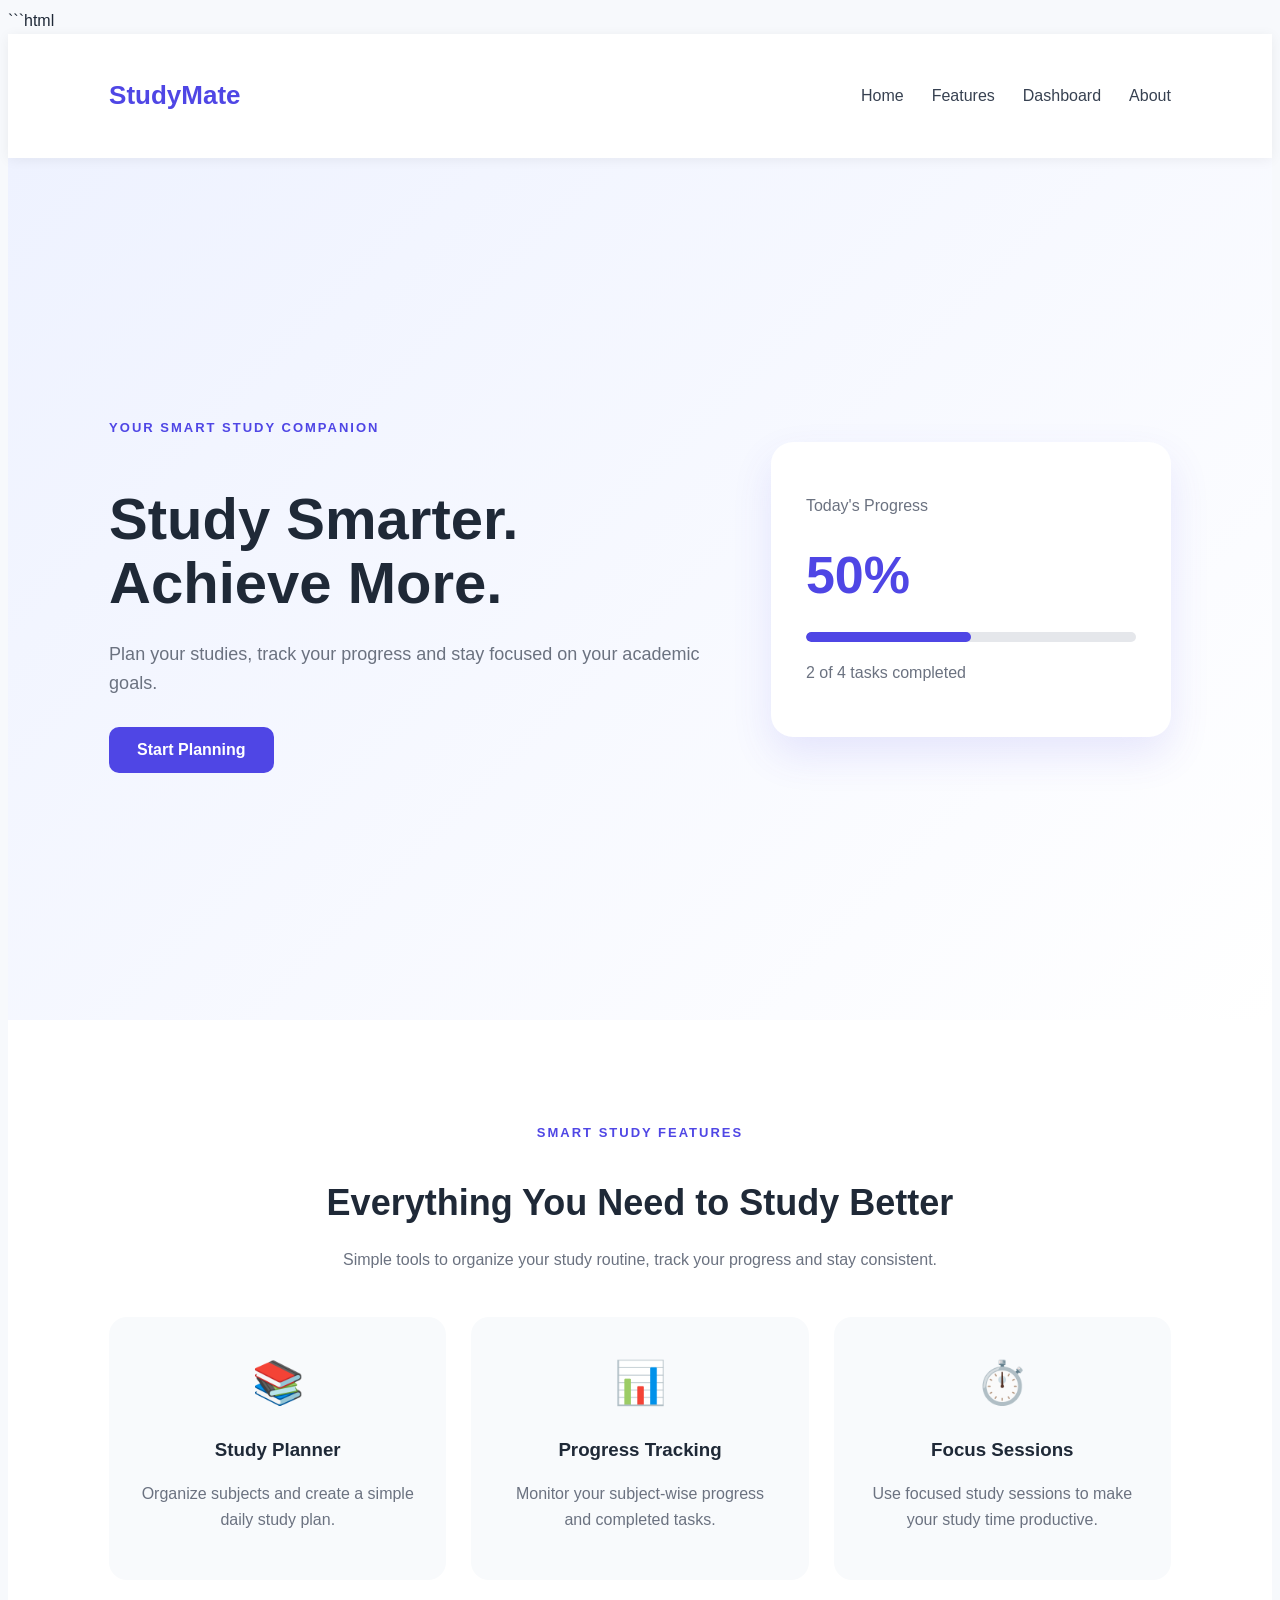
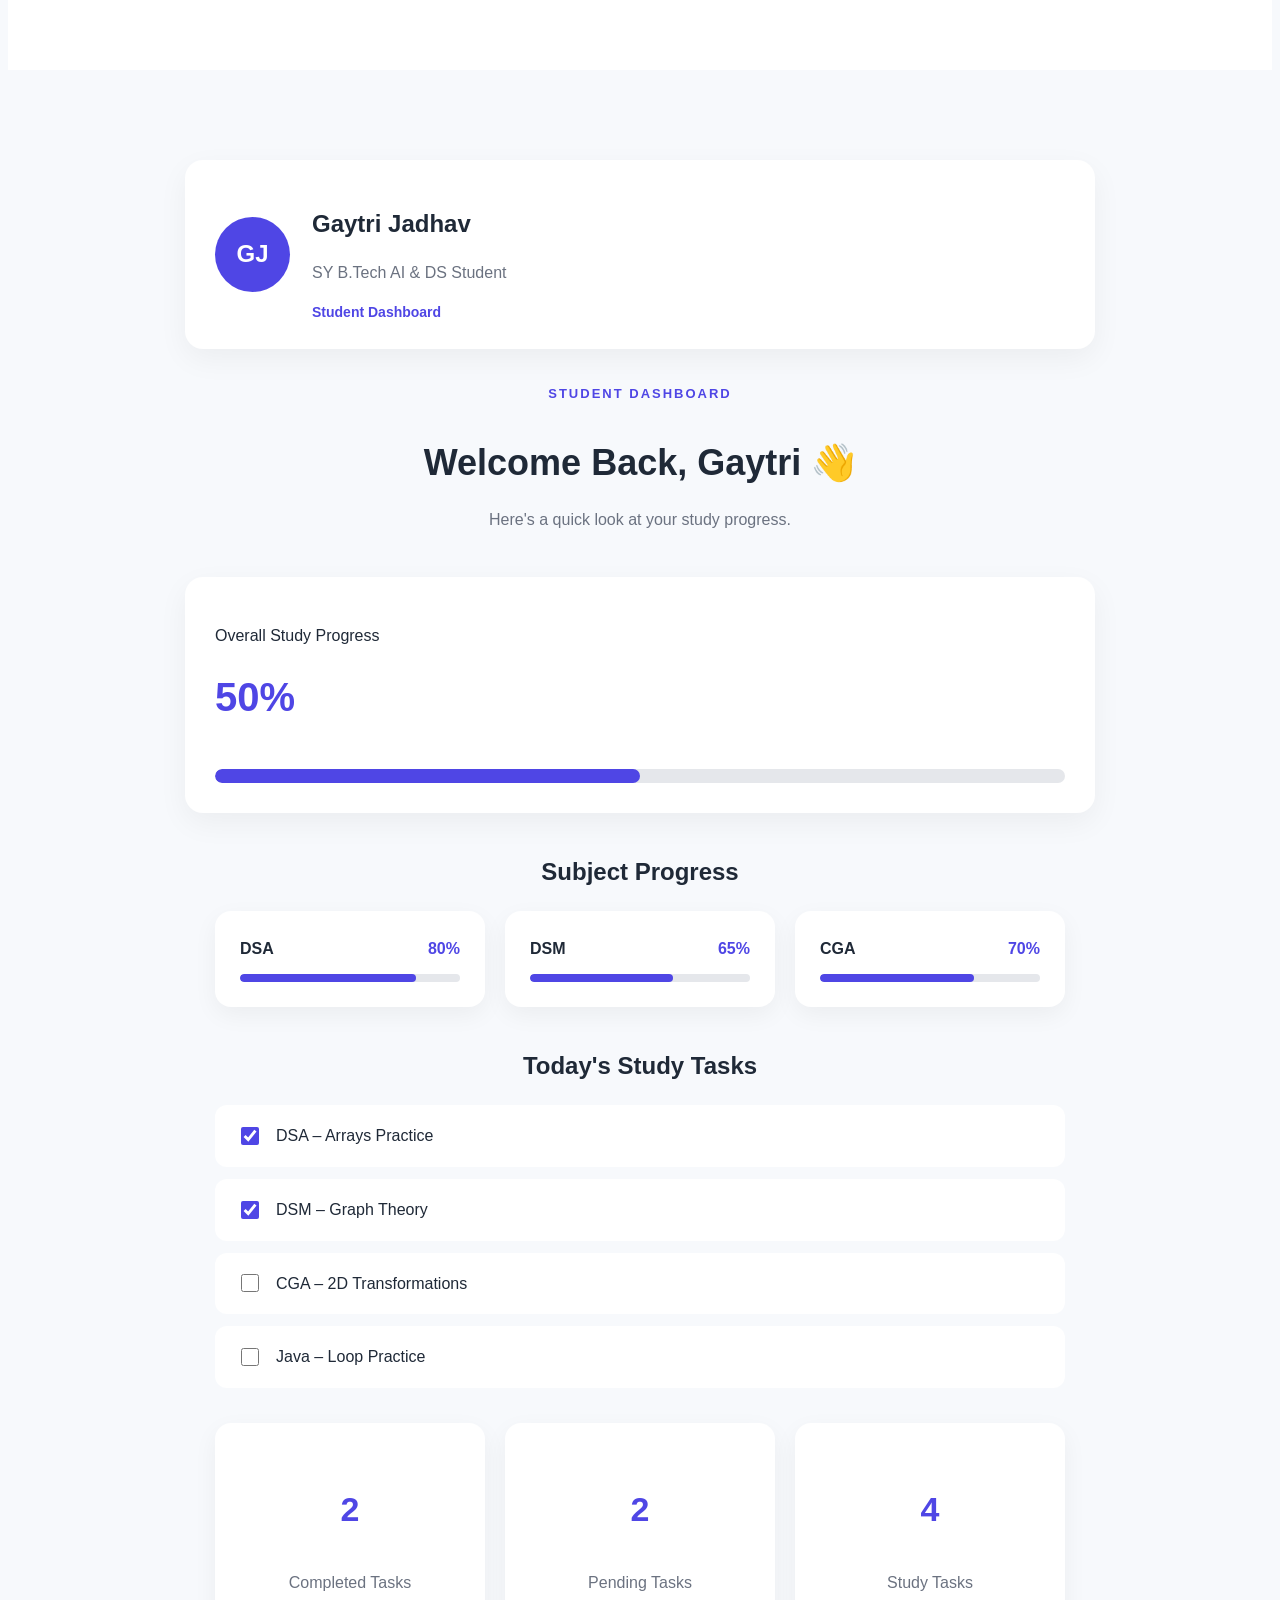
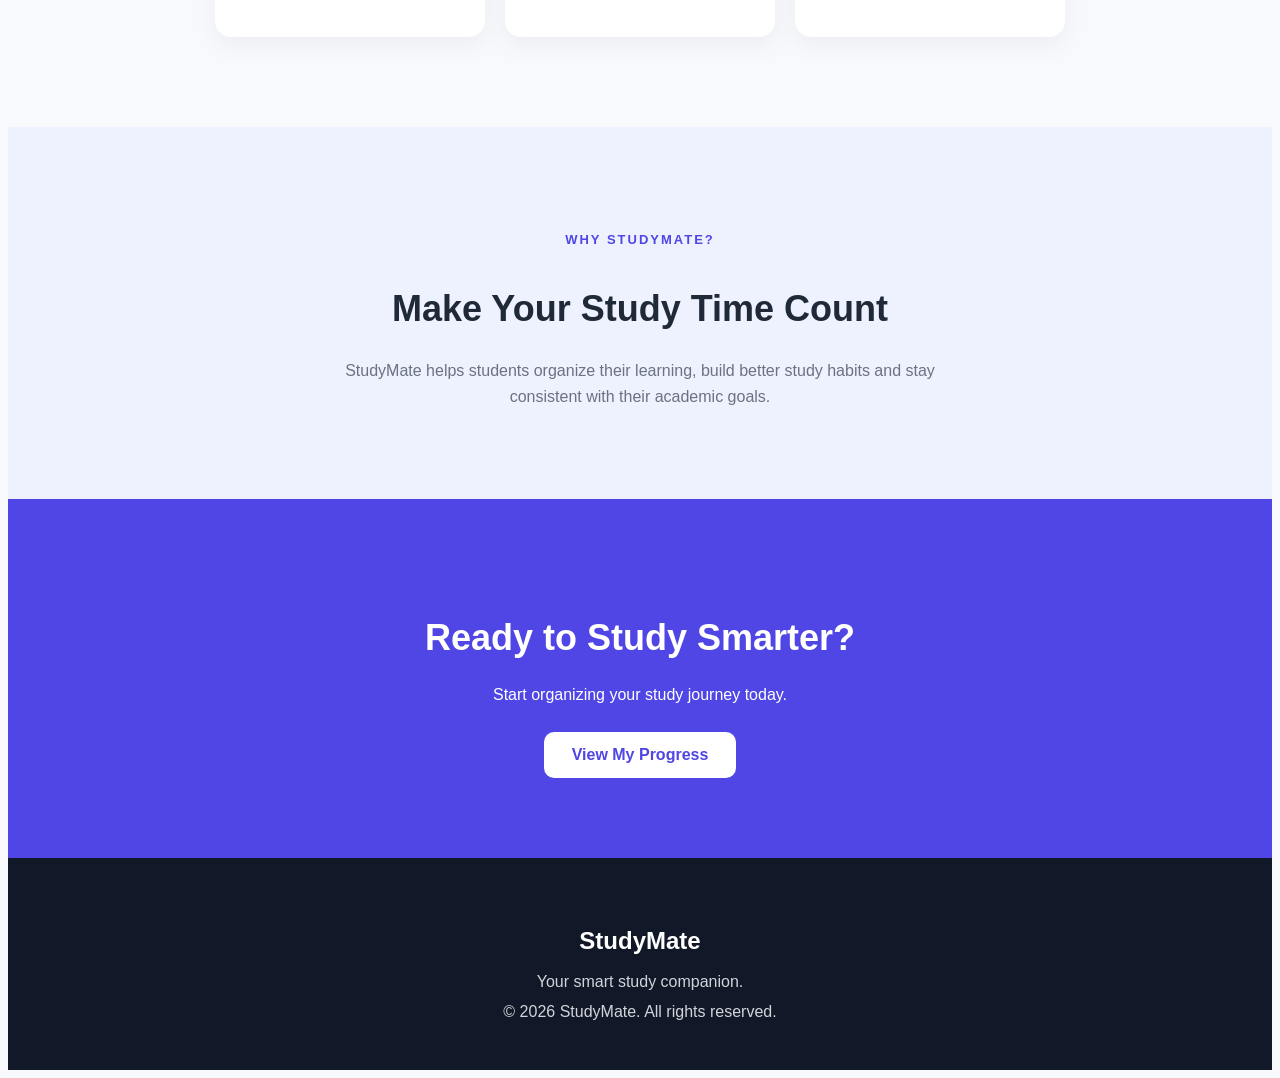
==== index.html @ 9c7e3248 "Add StudyMate Landing Page" ====
```html
<!DOCTYPE html>
<html lang="en">

<head>
    <meta charset="UTF-8">
    <meta name="viewport" content="width=device-width, initial-scale=1.0">

    <title>StudyMate | Study Smarter</title>

    <link rel="stylesheet" href="style.css">
</head>

<body>

    <!-- ================= NAVBAR ================= -->

    <nav>

        <h2 class="logo">StudyMate</h2>

        <div class="nav-links">
            <a href="#home">Home</a>
            <a href="#features">Features</a>
            <a href="#dashboard">Dashboard</a>
            <a href="#about">About</a>
        </div>

    </nav>


    <!-- ================= HERO ================= -->

    <section id="home" class="hero">

        <div class="hero-content">

            <p class="tagline">YOUR SMART STUDY COMPANION</p>

            <h1>
                Study Smarter.<br>
                Achieve More.
            </h1>

            <p class="hero-text">
                Plan your studies, track your progress
                and stay focused on your academic goals.
            </p>

            <button id="startBtn">
                Start Planning
            </button>

        </div>


        <!-- Progress Preview -->

        <div class="study-card">

            <p class="card-label">Today's Progress</p>

            <h2>50%</h2>

            <div class="progress-bar">
                <div class="progress" style="width: 50%;"></div>
            </div>

            <p class="card-text">
                2 of 4 tasks completed
            </p>

        </div>

    </section>


    <!-- ================= FEATURES ================= -->

    <section id="features" class="features">

        <p class="tagline">SMART STUDY FEATURES</p>

        <h2>Everything You Need to Study Better</h2>

        <p class="section-text">
            Simple tools to organize your study routine,
            track your progress and stay consistent.
        </p>


        <div class="feature-container">

            <div class="feature-card">

                <div class="icon">📚</div>

                <h3>Study Planner</h3>

                <p>
                    Organize subjects and create
                    a simple daily study plan.
                </p>

            </div>


            <div class="feature-card">

                <div class="icon">📊</div>

                <h3>Progress Tracking</h3>

                <p>
                    Monitor your subject-wise progress
                    and completed tasks.
                </p>

            </div>


            <div class="feature-card">

                <div class="icon">⏱️</div>

                <h3>Focus Sessions</h3>

                <p>
                    Use focused study sessions
                    to make your study time productive.
                </p>

            </div>

        </div>

    </section>


    <!-- ================= STUDENT DASHBOARD ================= -->

    <section id="dashboard" class="dashboard">


        <!-- Student Profile -->

        <div class="profile-card">

            <div class="profile-photo">
                GJ
            </div>

            <div class="profile-info">

                <h2>Gaytri Jadhav</h2>

                <p>
                    SY B.Tech AI & DS Student
                </p>

                <span>
                    Student Dashboard
                </span>

            </div>

        </div>


        <p class="tagline">
            STUDENT DASHBOARD
        </p>

        <h2>
            Welcome Back, Gaytri 👋
        </h2>

        <p class="section-text">
            Here's a quick look at your study progress.
        </p>


        <!-- Overall Progress -->

        <div class="overall-card">

            <div>

                <p>Overall Study Progress</p>

                <h3>50%</h3>

            </div>


            <div class="large-progress-bar">

                <div class="large-progress"></div>

            </div>

        </div>


        <!-- Subject Progress -->

        <h3 class="dashboard-title">
            Subject Progress
        </h3>


        <div class="subjects">


            <div class="subject-card">

                <div class="subject-top">
                    <span>DSA</span>
                    <span>80%</span>
                </div>

                <div class="subject-bar">
                    <div class="subject-progress dsa"></div>
                </div>

            </div>


            <div class="subject-card">

                <div class="subject-top">
                    <span>DSM</span>
                    <span>65%</span>
                </div>

                <div class="subject-bar">
                    <div class="subject-progress dsm"></div>
                </div>

            </div>


            <div class="subject-card">

                <div class="subject-top">
                    <span>CGA</span>
                    <span>70%</span>
                </div>

                <div class="subject-bar">
                    <div class="subject-progress cga"></div>
                </div>

            </div>

        </div>


        <!-- Today's Tasks -->

        <h3 class="dashboard-title">
            Today's Study Tasks
        </h3>


        <div class="tasks">


            <label class="task">

                <input type="checkbox" checked>

                <span>
                    DSA – Arrays Practice
                </span>

            </label>


            <label class="task">

                <input type="checkbox" checked>

                <span>
                    DSM – Graph Theory
                </span>

            </label>


            <label class="task">

                <input type="checkbox">

                <span>
                    CGA – 2D Transformations
                </span>

            </label>


            <label class="task">

                <input type="checkbox">

                <span>
                    Java – Loop Practice
                </span>

            </label>


        </div>


        <!-- Statistics -->

        <div class="stats">


            <div class="stat-card">

                <h3>2</h3>

                <p>
                    Completed Tasks
                </p>

            </div>


            <div class="stat-card">

                <h3>2</h3>

                <p>
                    Pending Tasks
                </p>

            </div>


            <div class="stat-card">

                <h3>4</h3>

                <p>
                    Study Tasks
                </p>

            </div>


        </div>

    </section>


    <!-- ================= ABOUT ================= -->

    <section id="about" class="about">

        <p class="tagline">
            WHY STUDYMATE?
        </p>

        <h2>
            Make Your Study Time Count
        </h2>

        <p>
            StudyMate helps students organize their learning,
            build better study habits and stay consistent
            with their academic goals.
        </p>

    </section>


    <!-- ================= CTA ================= -->

    <section class="cta">

        <h2>
            Ready to Study Smarter?
        </h2>

        <p>
            Start organizing your study journey today.
        </p>

        <button id="ctaBtn">
            View My Progress
        </button>

    </section>


    <!-- ================= FOOTER ================= -->

    <footer>

        <h3>
            StudyMate
        </h3>

        <p>
            Your smart study companion.
        </p>

        <p>
            © 2026 StudyMate. All rights reserved.
        </p>

    </footer>


    <script src="script.js"></script>

</body>

</html>
---- style.css ----
```css
* {
    margin: 0;
    padding: 0;
    box-sizing: border-box;
}

html {
    scroll-behavior: smooth;
}

body {
    font-family: Arial, sans-serif;
    background: #f7f9fc;
    color: #1f2937;
    line-height: 1.6;
}


/* ================= NAVBAR ================= */

nav {
    display: flex;
    justify-content: space-between;
    align-items: center;
    padding: 20px 8%;
    background: white;
    position: sticky;
    top: 0;
    z-index: 1000;
    box-shadow: 0 2px 12px rgba(0, 0, 0, 0.06);
}

.logo {
    font-size: 26px;
    color: #4f46e5;
}

.nav-links {
    display: flex;
    gap: 28px;
}

.nav-links a {
    text-decoration: none;
    color: #374151;
    font-weight: 500;
    transition: 0.3s;
}

.nav-links a:hover {
    color: #4f46e5;
}


/* ================= HERO ================= */

.hero {
    min-height: 78vh;
    display: flex;
    justify-content: space-between;
    align-items: center;
    gap: 60px;
    padding: 80px 8%;
    background: linear-gradient(135deg, #eef2ff, #ffffff);
}

.hero-content {
    max-width: 600px;
}

.tagline {
    color: #4f46e5;
    font-size: 13px;
    font-weight: bold;
    letter-spacing: 2px;
    margin-bottom: 18px;
}

.hero h1 {
    font-size: 58px;
    line-height: 1.1;
    margin-bottom: 25px;
}

.hero-text {
    font-size: 18px;
    color: #6b7280;
    margin-bottom: 30px;
}


/* ================= BUTTON ================= */

button {
    padding: 14px 28px;
    border: none;
    border-radius: 10px;
    background: #4f46e5;
    color: white;
    font-size: 16px;
    font-weight: bold;
    cursor: pointer;
    transition: 0.3s;
}

button:hover {
    background: #3730a3;
    transform: translateY(-2px);
}


/* ================= PROGRESS CARD ================= */

.study-card {
    width: 330px;
    padding: 35px;
    background: white;
    border-radius: 22px;
    box-shadow: 0 18px 40px rgba(79, 70, 229, 0.12);
}

.card-label {
    color: #6b7280;
    font-weight: 500;
}

.study-card h2 {
    font-size: 52px;
    color: #4f46e5;
    margin: 15px 0;
}

.progress-bar {
    width: 100%;
    height: 10px;
    background: #e5e7eb;
    border-radius: 10px;
    overflow: hidden;
}

.progress {
    height: 100%;
    background: #4f46e5;
    border-radius: 10px;
}

.card-text {
    margin-top: 18px;
    color: #6b7280;
}


/* ================= FEATURES ================= */

.features {
    padding: 90px 8%;
    text-align: center;
    background: white;
}

.features h2,
.dashboard h2,
.about h2,
.cta h2 {
    font-size: 36px;
    margin-bottom: 15px;
}

.section-text {
    max-width: 620px;
    margin: 0 auto 45px;
    color: #6b7280;
}

.feature-container {
    display: flex;
    justify-content: center;
    gap: 25px;
}

.feature-card {
    width: 280px;
    padding: 32px;
    background: #f8fafc;
    border-radius: 18px;
    transition: 0.3s;
}

.feature-card:hover {
    transform: translateY(-7px);
    box-shadow: 0 15px 30px rgba(0, 0, 0, 0.08);
}

.icon {
    font-size: 42px;
    margin-bottom: 15px;
}

.feature-card h3 {
    margin-bottom: 10px;
}

.feature-card p {
    color: #6b7280;
}


/* ================= STUDENT PROFILE ================= */

.profile-card {
    max-width: 850px;
    margin: 0 auto 35px;
    padding: 25px 30px;
    background: white;
    border-radius: 18px;
    display: flex;
    align-items: center;
    gap: 22px;
    text-align: left;
    box-shadow: 0 10px 30px rgba(0, 0, 0, 0.05);
}

.profile-photo {
    width: 75px;
    height: 75px;
    border-radius: 50%;
    background: #eef2ff;
    display: flex;
    align-items: center;
    justify-content: center;
    font-size: 38px;
}

.profile-info h2 {
    margin-bottom: 3px;
    font-size: 24px;
}

.profile-info p {
    color: #6b7280;
}

.profile-info span {
    color: #4f46e5;
    font-size: 14px;
    font-weight: bold;
}


/* ================= DASHBOARD ================= */

.dashboard {
    padding: 90px 8%;
    background: #f7f9fc;
    text-align: center;
}/* ================= DASHBOARD ================= */

.dashboard {
    padding: 90px 8%;
    background: #f7f9fc;
    text-align: center;
}

.overall-card {
    max-width: 850px;
    margin: 35px auto;
    padding: 30px;
    background: white;
    border-radius: 18px;
    text-align: left;
    box-shadow: 0 10px 30px rgba(0, 0, 0, 0.05);
}

.overall-card h3 {
    font-size: 40px;
    color: #4f46e5;
    margin-top: 5px;
}

.large-progress-bar {
    width: 100%;
    height: 14px;
    margin-top: 18px;
    background: #e5e7eb;
    border-radius: 20px;
    overflow: hidden;
}

.large-progress {
    width: 72%;
    height: 100%;
    background: #4f46e5;
    border-radius: 20px;
}


/* ================= SUBJECTS ================= */

.dashboard-title {
    margin: 40px 0 20px;
    font-size: 24px;
}

.subjects {
    max-width: 850px;
    margin: auto;
    display: grid;
    grid-template-columns: repeat(3, 1fr);
    gap: 20px;
}

.subject-card {
    padding: 25px;
    background: white;
    border-radius: 16px;
    text-align: left;
    box-shadow: 0 8px 25px rgba(0, 0, 0, 0.05);
}

.subject-top {
    display: flex;
    justify-content: space-between;
    font-weight: bold;
    margin-bottom: 12px;
}

.subject-top span:last-child {
    color: #4f46e5;
}

.subject-bar {
    height: 8px;
    background: #e5e7eb;
    border-radius: 10px;
    overflow: hidden;
}

.subject-progress {
    height: 100%;
    background: #4f46e5;
    border-radius: 10px;
}

.dsa {
    width: 80%;
}

.dsm {
    width: 65%;
}

.cga {
    width: 70%;
}


/* ================= TASKS ================= */

.tasks {
    max-width: 850px;
    margin: auto;
    display: grid;
    gap: 12px;
}

.task {
    display: flex;
    align-items: center;
    gap: 14px;
    padding: 18px 22px;
    background: white;
    border-radius: 12px;
    text-align: left;
    cursor: pointer;
    transition: 0.2s;
}

.task:hover {
    transform: translateX(4px);
}

.task input {
    width: 18px;
    height: 18px;
    accent-color: #4f46e5;
}


/* ================= STATISTICS ================= */

.stats {
    max-width: 850px;
    margin: 35px auto 0;
    display: grid;
    grid-template-columns: repeat(3, 1fr);
    gap: 20px;
}

.stat-card {
    padding: 25px;
    background: white;
    border-radius: 16px;
    box-shadow: 0 8px 25px rgba(0, 0, 0, 0.05);
}

.stat-card h3 {
    font-size: 34px;
    color: #4f46e5;
}

.stat-card p {
    color: #6b7280;
}


/* ================= ABOUT ================= */

.about {
    padding: 90px 8%;
    text-align: center;
    background: #eef2ff;
}

.about > p:last-child {
    max-width: 650px;
    margin: 20px auto 0;
    color: #6b7280;
}


/* ================= CTA ================= */

.cta {
    padding: 80px 20px;
    text-align: center;
    background: #4f46e5;
    color: white;
}

.cta p {
    margin: 10px 0 25px;
}

.cta button {
    background: white;
    color: #4f46e5;
}

.cta button:hover {
    background: #f3f4f6;
}


/* ================= FOOTER ================= */

footer {
    padding: 40px 20px;
    text-align: center;
    background: #111827;
    color: white;
}

footer h3 {
    font-size: 24px;
    margin-bottom: 8px;
}

footer p {
    color: #d1d5db;
    margin: 5px 0;
}


/* ================= MOBILE ================= */

@media (max-width: 768px) {

    nav {
        flex-direction: column;
        gap: 15px;
    }

    .nav-links {
        gap: 15px;
        flex-wrap: wrap;
        justify-content: center;
    }

    .hero {
        flex-direction: column;
        text-align: center;
        padding: 60px 20px;
    }

    .hero h1 {
        font-size: 42px;
    }

    .study-card {
        width: 90%;
        max-width: 330px;
    }

    .feature-container {
        flex-direction: column;
        align-items: center;
    }

    .feature-card {
        width: 90%;
        max-width: 320px;
    }

    .subjects,
    .stats {
        grid-template-columns: 1fr;
    }

    .features h2,
    .dashboard h2,
    .about h2,
    .cta h2 {
        font-size: 30px;
    }
}/* STUDENT PROFILE */

.profile-card {
    max-width: 850px;
    margin: 0 auto 35px;
    padding: 25px 30px;
    background: white;
    border-radius: 18px;
    display: flex;
    align-items: center;
    gap: 22px;
    text-align: left;
    box-shadow: 0 10px 30px rgba(0, 0, 0, 0.05);
}

.profile-photo {
    width: 75px;
    height: 75px;
    border-radius: 50%;
    background: #4f46e5;
    color: white;
    display: flex;
    align-items: center;
    justify-content: center;
    font-size: 24px;
    font-weight: bold;
}

.profile-info h2 {
    margin-bottom: 3px;
    font-size: 24px;
}

.profile-info p {
    color: #6b7280;
}

.profile-info span {
    color: #4f46e5;
    font-size: 14px;
    font-weight: bold;
}/* Progress Highlight */

.highlight-progress {
    transform: scale(1.02);
    box-shadow: 0 0 0 4px #c7d2fe,
                0 15px 35px rgba(79, 70, 229, 0.18);
    transition: 0.3s;
}
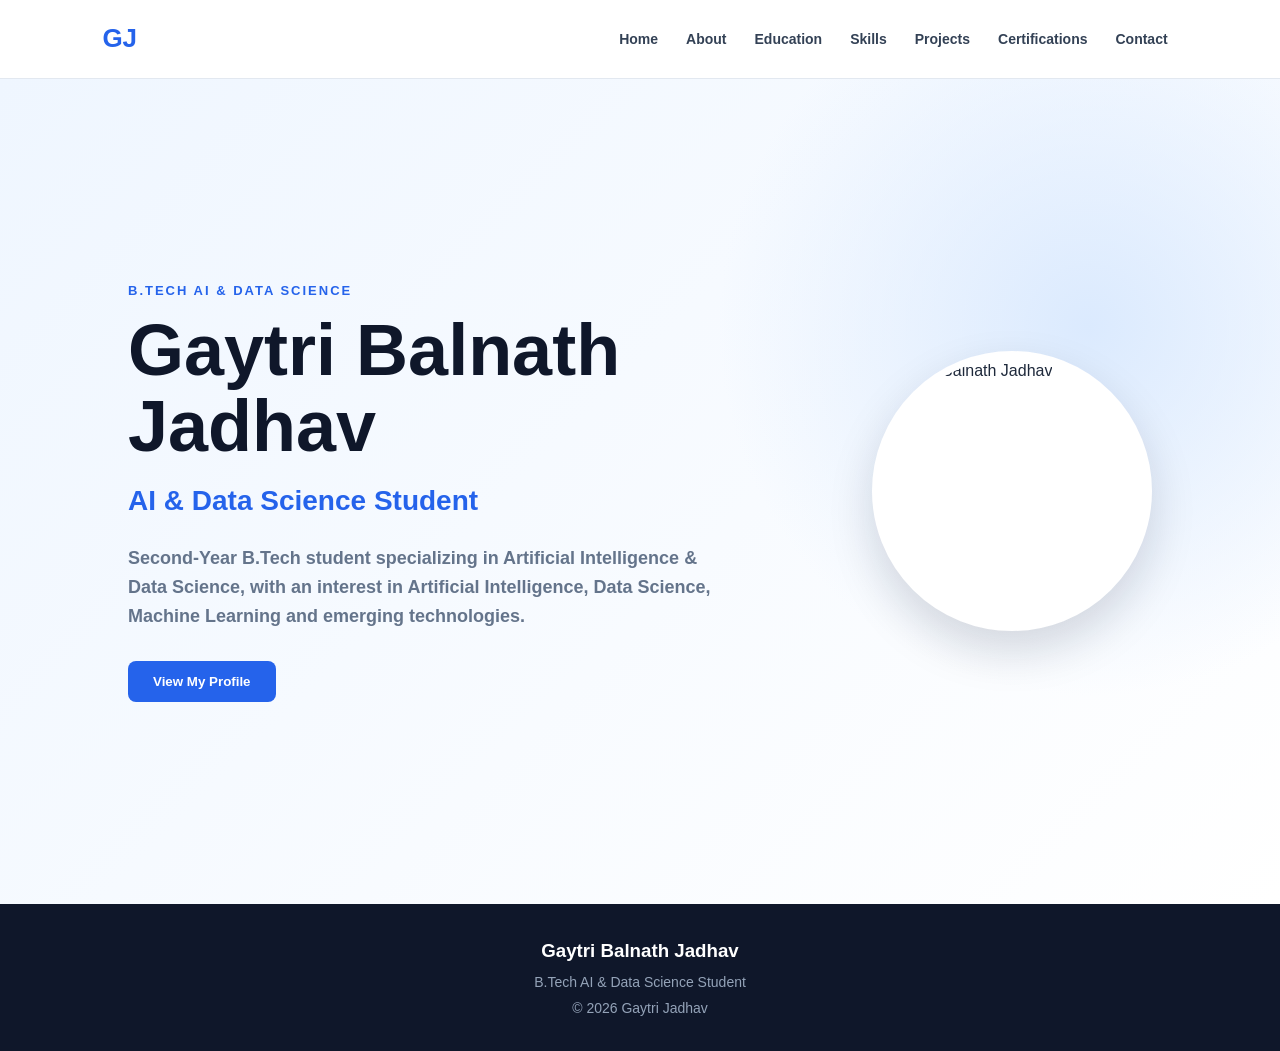
==== commit d8753e24: "Add files via upload" ====
--- a/index.html
+++ b/index.html
@@ -1,4 +1,3 @@
-```html
 <!DOCTYPE html>
 <html lang="en">
 
@@ -6,411 +5,372 @@
     <meta charset="UTF-8">
     <meta name="viewport" content="width=device-width, initial-scale=1.0">
 
-    <title>StudyMate | Study Smarter</title>
+    <title>Gaytri Balnath Jadhav | Portfolio</title>
 
     <link rel="stylesheet" href="style.css">
 </head>
 
 <body>
 
-    <!-- ================= NAVBAR ================= -->
-
-    <nav>
-
-        <h2 class="logo">StudyMate</h2>
+    <!-- NAVIGATION -->
+    <nav><h2 class="logo">GJ</h2>
 
         <div class="nav-links">
-            <a href="#home">Home</a>
-            <a href="#features">Features</a>
-            <a href="#dashboard">Dashboard</a>
-            <a href="#about">About</a>
-        </div>
-
+            <button onclick="showSection('home')">Home</button>
+            <button onclick="showSection('about')">About</button>
+            <button onclick="showSection('education')">Education</button>
+            <button onclick="showSection('skills')">Skills</button>
+            <button onclick="showSection('projects')">Projects</button>
+            <button onclick="showSection('certifications')">Certifications</button>
+            <button onclick="showSection('contact')">Contact</button>
+        </div>
     </nav>
 
 
-    <!-- ================= HERO ================= -->
-
-    <section id="home" class="hero">
-
-        <div class="hero-content">
-
-            <p class="tagline">YOUR SMART STUDY COMPANION</p>
-
-            <h1>
-                Study Smarter.<br>
-                Achieve More.
-            </h1>
-
-            <p class="hero-text">
-                Plan your studies, track your progress
-                and stay focused on your academic goals.
-            </p>
-
-            <button id="startBtn">
-                Start Planning
-            </button>
-
-        </div>
-
-
-        <!-- Progress Preview -->
-
-        <div class="study-card">
-
-            <p class="card-label">Today's Progress</p>
-
-            <h2>50%</h2>
-
-            <div class="progress-bar">
-                <div class="progress" style="width: 50%;"></div>
-            </div>
-
-            <p class="card-text">
-                2 of 4 tasks completed
-            </p>
-
-        </div>
-
-    </section>
-
-
-    <!-- ================= FEATURES ================= -->
-
-    <section id="features" class="features">
-
-        <p class="tagline">SMART STUDY FEATURES</p>
-
-        <h2>Everything You Need to Study Better</h2>
-
-        <p class="section-text">
-            Simple tools to organize your study routine,
-            track your progress and stay consistent.
-        </p>
-
-
-        <div class="feature-container">
-
-            <div class="feature-card">
-
-                <div class="icon">📚</div>
-
-                <h3>Study Planner</h3>
-
-                <p>
-                    Organize subjects and create
-                    a simple daily study plan.
+    <!-- HOME -->
+    <section id="home" class="page-section active-section">
+
+        <div class="hero">
+
+            <div class="hero-content">
+
+                <p class="tagline">B.TECH AI & DATA SCIENCE</p>
+
+                <h1>Gaytri Balnath Jadhav</h1>
+
+                <h2>AI & Data Science Student</h2>
+
+                <p class="intro">
+                    <strong>
+                        Second-Year B.Tech student specializing in
+                        Artificial Intelligence & Data Science, with an
+                        interest in Artificial Intelligence, Data Science,
+                        Machine Learning and emerging technologies.
+                    </strong>
                 </p>
 
-            </div>
-
-
-            <div class="feature-card">
-
-                <div class="icon">📊</div>
-
-                <h3>Progress Tracking</h3>
-
-                <p>
-                    Monitor your subject-wise progress
-                    and completed tasks.
-                </p>
-
-            </div>
-
-
-            <div class="feature-card">
-
-                <div class="icon">⏱️</div>
-
-                <h3>Focus Sessions</h3>
-
-                <p>
-                    Use focused study sessions
-                    to make your study time productive.
-                </p>
-
-            </div>
-
-        </div>
-
-    </section>
-
-
-    <!-- ================= STUDENT DASHBOARD ================= -->
-
-    <section id="dashboard" class="dashboard">
-
-
-        <!-- Student Profile -->
-
-        <div class="profile-card">
+                <div class="hero-buttons">
+
+                    <button class="btn" onclick="showSection('about')">
+                        View My Profile
+                    </button>
+
+                </div>
+
+            </div>
+
 
             <div class="profile-photo">
-                GJ
-            </div>
-
-            <div class="profile-info">
-
-                <h2>Gaytri Jadhav</h2>
-
-                <p>
-                    SY B.Tech AI & DS Student
-                </p>
-
-                <span>
-                    Student Dashboard
-                </span>
-
-            </div>
-
-        </div>
-
-
-        <p class="tagline">
-            STUDENT DASHBOARD
-        </p>
-
-        <h2>
-            Welcome Back, Gaytri 👋
-        </h2>
-
-        <p class="section-text">
-            Here's a quick look at your study progress.
-        </p>
-
-
-        <!-- Overall Progress -->
-
-        <div class="overall-card">
-
-            <div>
-
-                <p>Overall Study Progress</p>
-
-                <h3>50%</h3>
-
-            </div>
-
-
-            <div class="large-progress-bar">
-
-                <div class="large-progress"></div>
-
-            </div>
-
-        </div>
-
-
-        <!-- Subject Progress -->
-
-        <h3 class="dashboard-title">
-            Subject Progress
-        </h3>
-
-
-        <div class="subjects">
-
-
-            <div class="subject-card">
-
-                <div class="subject-top">
-                    <span>DSA</span>
-                    <span>80%</span>
-                </div>
-
-                <div class="subject-bar">
-                    <div class="subject-progress dsa"></div>
-                </div>
-
-            </div>
-
-
-            <div class="subject-card">
-
-                <div class="subject-top">
-                    <span>DSM</span>
-                    <span>65%</span>
-                </div>
-
-                <div class="subject-bar">
-                    <div class="subject-progress dsm"></div>
-                </div>
-
-            </div>
-
-
-            <div class="subject-card">
-
-                <div class="subject-top">
-                    <span>CGA</span>
-                    <span>70%</span>
-                </div>
-
-                <div class="subject-bar">
-                    <div class="subject-progress cga"></div>
-                </div>
-
-            </div>
-
-        </div>
-
-
-        <!-- Today's Tasks -->
-
-        <h3 class="dashboard-title">
-            Today's Study Tasks
-        </h3>
-
-
-        <div class="tasks">
-
-
-            <label class="task">
-
-                <input type="checkbox" checked>
-
-                <span>
-                    DSA – Arrays Practice
-                </span>
-
-            </label>
-
-
-            <label class="task">
-
-                <input type="checkbox" checked>
-
-                <span>
-                    DSM – Graph Theory
-                </span>
-
-            </label>
-
-
-            <label class="task">
-
-                <input type="checkbox">
-
-                <span>
-                    CGA – 2D Transformations
-                </span>
-
-            </label>
-
-
-            <label class="task">
-
-                <input type="checkbox">
-
-                <span>
-                    Java – Loop Practice
-                </span>
-
-            </label>
-
-
-        </div>
-
-
-        <!-- Statistics -->
-
-        <div class="stats">
-
-
-            <div class="stat-card">
-
-                <h3>2</h3>
-
-                <p>
-                    Completed Tasks
-                </p>
-
-            </div>
-
-
-            <div class="stat-card">
-
-                <h3>2</h3>
-
-                <p>
-                    Pending Tasks
-                </p>
-
-            </div>
-
-
-            <div class="stat-card">
-
-                <h3>4</h3>
-
-                <p>
-                    Study Tasks
-                </p>
-
-            </div>
-
-
-        </div>
-
-    </section>
-
-
-    <!-- ================= ABOUT ================= -->
-
-    <section id="about" class="about">
-
-        <p class="tagline">
-            WHY STUDYMATE?
-        </p>
-
-        <h2>
-            Make Your Study Time Count
-        </h2>
-
-        <p>
-            StudyMate helps students organize their learning,
-            build better study habits and stay consistent
-            with their academic goals.
-        </p>
-
-    </section>
-
-
-    <!-- ================= CTA ================= -->
-
-    <section class="cta">
-
-        <h2>
-            Ready to Study Smarter?
-        </h2>
-
-        <p>
-            Start organizing your study journey today.
-        </p>
-
-        <button id="ctaBtn">
-            View My Progress
-        </button>
-
-    </section>
-
-
-    <!-- ================= FOOTER ================= -->
-
+                <img src="profile.png" alt="Gaytri Balnath Jadhav">
+            </div>
+
+        </div>
+
+    </section>
+
+
+    <!-- ABOUT -->
+    <section id="about" class="page-section">
+
+        <div class="content-box">
+
+            <p class="tagline">ABOUT ME</p>
+
+            <h2>About Me</h2>
+
+            <p>
+                I am a Second-Year B.Tech student specializing in
+                Artificial Intelligence and Data Science at SNJB's
+                Late Sau K B Jain College of Engineering, Chandwad.
+            </p>
+
+            <p>
+                I have a strong interest in Artificial Intelligence,
+                Data Science, Machine Learning and emerging
+                technologies.
+            </p>
+
+            <p>
+                I am continuously developing my technical and
+                problem-solving skills through academic learning,
+                practical projects, internships and real-world
+                applications.
+            </p>
+
+        </div>
+
+    </section>
+
+
+    <!-- EDUCATION -->
+    <section id="education" class="page-section">
+
+        <div class="content-box">
+
+            <p class="tagline">EDUCATION</p>
+
+            <h2>Academic Background</h2>
+
+            <div class="info-card">
+
+                <div class="card-icon">🎓</div>
+
+                <div>
+
+                    <h3>
+                        B.Tech – Artificial Intelligence & Data Science
+                    </h3>
+
+                    <p>
+                        SNJB's Late Sau K B Jain College of Engineering,
+                        Chandwad
+                    </p>
+
+                    <span>
+                        Pursuing Second Year | Expected Graduation: 2029
+                    </span>
+
+                </div>
+
+            </div>
+
+        </div>
+
+    </section>
+
+
+    <!-- SKILLS -->
+    <section id="skills" class="page-section">
+
+        <div class="content-box">
+
+            <p class="tagline">TECHNICAL SKILLS</p>
+
+            <h2>Skills & Technologies</h2>
+
+            <div class="skills-container">
+
+                <div class="skill-card">
+                    <h3>Programming</h3>
+                    <p>C Programming</p>
+                    <p>Python</p>
+                    <p>Java</p>
+                </div>
+
+                <div class="skill-card">
+                    <h3>Web Development</h3>
+                    <p>HTML</p>
+                    <p>CSS</p>
+                </div>
+
+                <div class="skill-card">
+                    <h3>Data & Analytics</h3>
+                    <p>Microsoft Excel</p>
+                    <p>Data Analysis</p>
+                    <p>Data Visualization</p>
+                </div>
+
+                <div class="skill-card">
+                    <h3>Professional Skills</h3>
+                    <p>Communication</p>
+                    <p>Teamwork</p>
+                    <p>Problem Solving</p>
+                    <p>Time Management</p>
+                </div>
+
+            </div>
+
+        </div>
+
+    </section>
+
+
+    <!-- PROJECTS -->
+    <section id="projects" class="page-section">
+
+        <div class="content-box">
+
+            <p class="tagline">MY WORK</p>
+
+            <h2>Featured Projects</h2>
+
+            <p class="section-description">
+                Selected projects developed through academic learning,
+                practical experimentation and innovation.
+            </p>
+
+
+            <div class="project-container">
+
+                <div class="project-card">
+
+                    <p class="project-number">PROJECT 01</p>
+
+                    <h3>River Cleaning Project</h3>
+
+                    <p>
+                        An innovative working model designed for
+                        river cleaning and waste collection.
+                    </p>
+
+                    <span class="achievement">
+                        First Prize Winner
+                    </span>
+
+                    <button class="project-btn"
+                        onclick="showProject('river')">
+                        View Details
+                    </button>
+
+                </div>
+
+
+                <div class="project-card">
+
+                    <p class="project-number">PROJECT 02</p>
+
+                    <h3>KrishiMitra AI</h3>
+
+                    <p>
+                        An AI-based project focused on supporting
+                        agricultural decision-making.
+                    </p>
+
+                    <span class="achievement">
+                        AI-Based Project
+                    </span>
+
+                    <button class="project-btn"
+                        onclick="showProject('krishi')">
+                        View Details
+                    </button>
+
+                </div>
+
+            </div>
+
+
+            <div id="project-details" class="project-details">
+
+                <button class="close-btn"
+                    onclick="closeProject()">×</button>
+
+                <div id="project-content"></div>
+
+            </div>
+
+        </div>
+
+    </section>
+
+
+    <!-- CERTIFICATIONS -->
+    <section id="certifications" class="page-section">
+
+        <div class="content-box">
+
+            <p class="tagline">CERTIFICATIONS</p>
+
+            <h2>Learning & Certifications</h2>
+
+            <div class="certification-container">
+
+                <div class="certification-card">
+                    <h3>HP Foundation</h3>
+                    <p>AI for Beginners</p>
+                </div>
+
+                <div class="certification-card">
+                    <h3>Google</h3>
+                    <p>AI/ML Learning Program</p>
+                </div>
+
+                <div class="certification-card">
+                    <h3>IBM SkillsBuild</h3>
+                    <p>Training Certificate</p>
+                </div>
+
+            </div>
+
+        </div>
+
+    </section>
+
+
+    <!-- CONTACT -->
+    <section id="contact" class="page-section">
+
+        <div class="content-box contact-section">
+
+            <p class="tagline">CONTACT</p>
+
+            <h2>Professional Connections</h2>
+
+            <p class="section-description">
+                Professional contact information and online profiles.
+            </p>
+
+
+            <div class="contact-container">
+
+                <a href="mailto:jadhavgaytri782@gmail.com"
+                    class="contact-card">
+
+                    <span class="contact-title">
+                        Email
+                    </span>
+
+                    <span class="contact-id">
+                        jadhavgaytri782@gmail.com
+                    </span>
+
+                </a>
+
+
+                <a href="https://www.linkedin.com/in/gaytri-jadhav-707839389"
+                    target="_blank"
+                    class="contact-card">
+
+                    <span class="contact-title">
+                        LinkedIn
+                    </span>
+
+                    <span class="contact-id">
+                        linkedin.com/in/gaytri-jadhav-707839389
+                    </span>
+
+                </a>
+
+
+                <a href="https://github.com/gaytri-jadhav2190"
+                    target="_blank"
+                    class="contact-card">
+
+                    <span class="contact-title">
+                        GitHub
+                    </span>
+
+                    <span class="contact-id">
+                        github.com/gaytri-jadhav2190
+                    </span>
+
+                </a>
+
+            </div>
+
+        </div>
+
+    </section>
+
+
+    <!-- FOOTER -->
     <footer>
 
-        <h3>
-            StudyMate
-        </h3>
-
-        <p>
-            Your smart study companion.
-        </p>
-
-        <p>
-            © 2026 StudyMate. All rights reserved.
-        </p>
+        <h3>Gaytri Balnath Jadhav</h3>
+
+        <p>B.Tech AI & Data Science Student</p>
+
+        <p>© 2026 Gaytri Jadhav</p>
 
     </footer>
 
@@ -419,4 +379,4 @@
 
 </body>
 
-</html>
+</html>
--- a/style.css
+++ b/style.css
@@ -1,4 +1,3 @@
-```css
 * {
     margin: 0;
     padding: 0;
@@ -10,565 +9,770 @@
 }
 
 body {
-    font-family: Arial, sans-serif;
-    background: #f7f9fc;
-    color: #1f2937;
+    font-family: Arial, Helvetica, sans-serif;
+    background: #f8fafc;
+    color: #1e293b;
     line-height: 1.6;
 }
 
 
-/* ================= NAVBAR ================= */
+/* NAVIGATION */
 
 nav {
+    position: sticky;
+    top: 0;
+    z-index: 1000;
+
     display: flex;
     justify-content: space-between;
     align-items: center;
-    padding: 20px 8%;
-    background: white;
-    position: sticky;
-    top: 0;
-    z-index: 1000;
-    box-shadow: 0 2px 12px rgba(0, 0, 0, 0.06);
+
+    padding: 18px 8%;
+
+    background: rgba(255, 255, 255, 0.97);
+
+    border-bottom: 1px solid #e2e8f0;
 }
 
 .logo {
     font-size: 26px;
-    color: #4f46e5;
+    color: #2563eb;
 }
 
 .nav-links {
     display: flex;
-    gap: 28px;
-}
-
-.nav-links a {
-    text-decoration: none;
-    color: #374151;
-    font-weight: 500;
+    gap: 8px;
+    flex-wrap: wrap;
+    justify-content: center;
+}
+
+.nav-links button {
+    border: none;
+    background: transparent;
+
+    color: #334155;
+
+    font-size: 14px;
+    font-weight: 600;
+
+    cursor: pointer;
+
+    padding: 8px 10px;
+
     transition: 0.3s;
 }
 
-.nav-links a:hover {
-    color: #4f46e5;
-}
-
-
-/* ================= HERO ================= */
+.nav-links button:hover {
+    color: #2563eb;
+}
+
+
+/* PAGE SECTIONS */
+
+.page-section {
+    display: none;
+
+    min-height: calc(100vh - 75px);
+
+    padding: 80px 10%;
+}
+
+.page-section.active-section {
+    display: block;
+
+    animation: fadeIn 0.35s ease;
+}
+
+
+/* HOME */
+
+#home {
+    padding: 0;
+}
 
 .hero {
-    min-height: 78vh;
+    min-height: calc(100vh - 75px);
+
     display: flex;
+
     justify-content: space-between;
     align-items: center;
-    gap: 60px;
-    padding: 80px 8%;
-    background: linear-gradient(135deg, #eef2ff, #ffffff);
+
+    padding: 70px 10%;
+
+    gap: 70px;
+
+    background:
+        radial-gradient(circle at 85% 30%, #dbeafe, transparent 30%),
+        linear-gradient(135deg, #eff6ff, #ffffff);
 }
 
 .hero-content {
+    max-width: 700px;
+}
+
+.tagline {
+    color: #2563eb;
+
+    font-size: 13px;
+
+    font-weight: 700;
+
+    letter-spacing: 2px;
+
+    margin-bottom: 12px;
+}
+
+.hero h1 {
+    font-size: clamp(45px, 6vw, 72px);
+
+    line-height: 1.05;
+
+    color: #0f172a;
+
+    margin-bottom: 15px;
+}
+
+.hero h2 {
+    font-size: 28px;
+
+    color: #2563eb;
+
+    margin-bottom: 20px;
+}
+
+.intro {
     max-width: 600px;
-}
-
-.tagline {
-    color: #4f46e5;
+
+    color: #64748b;
+
+    font-size: 18px;
+
+    margin-bottom: 30px;
+}
+
+.hero-buttons {
+    display: flex;
+    gap: 14px;
+}
+
+.btn {
+    padding: 13px 25px;
+
+    background: #2563eb;
+
+    color: white;
+
+    border: none;
+
+    border-radius: 8px;
+
+    font-weight: 600;
+
+    cursor: pointer;
+
+    transition: 0.3s;
+}
+
+.btn:hover {
+    background: #1d4ed8;
+
+    transform: translateY(-3px);
+}
+
+
+/* PROFILE PHOTO */
+
+.profile-photo {
+    width: 280px;
+    height: 280px;
+
+    flex-shrink: 0;
+
+    border-radius: 50%;
+
+    overflow: hidden;
+
+    background: white;
+
+    border: 7px solid white;
+
+    box-shadow:
+        0 20px 45px rgba(15, 23, 42, 0.15);
+}
+
+.profile-photo img {
+    width: 100%;
+    height: 100%;
+
+    object-fit: cover;
+
+    object-position: center top;
+}
+
+
+/* COMMON */
+
+.content-box {
+    max-width: 1000px;
+
+    margin: 0 auto;
+}
+
+.content-box > h2 {
+    font-size: 40px;
+
+    color: #0f172a;
+
+    margin-bottom: 30px;
+}
+
+
+/* ABOUT */
+
+#about {
+    background: white;
+}
+
+#about .content-box {
+    max-width: 850px;
+}
+
+#about p:not(.tagline) {
+    color: #64748b;
+
+    font-size: 17px;
+
+    margin-bottom: 18px;
+}
+
+
+/* EDUCATION */
+
+#education {
+    background: #f8fafc;
+}
+
+.info-card {
+    display: flex;
+
+    align-items: center;
+
+    gap: 25px;
+
+    padding: 30px;
+
+    background: white;
+
+    border: 1px solid #e2e8f0;
+
+    border-radius: 16px;
+
+    box-shadow:
+        0 10px 30px rgba(15, 23, 42, 0.05);
+}
+
+.card-icon {
+    width: 65px;
+    height: 65px;
+
+    display: flex;
+
+    justify-content: center;
+    align-items: center;
+
+    background: #eff6ff;
+
+    border-radius: 14px;
+
+    font-size: 28px;
+
+    flex-shrink: 0;
+}
+
+.info-card h3 {
+    font-size: 21px;
+
+    margin-bottom: 7px;
+
+    color: #0f172a;
+}
+
+.info-card p {
+    color: #64748b;
+}
+
+.info-card span {
+    display: inline-block;
+
+    margin-top: 6px;
+
+    color: #2563eb;
+
+    font-size: 14px;
+
+    font-weight: 600;
+}
+
+
+/* SKILLS */
+
+#skills {
+    background: white;
+}
+
+.skills-container {
+    display: grid;
+
+    grid-template-columns: repeat(4, 1fr);
+
+    gap: 20px;
+}
+
+.skill-card {
+    padding: 28px 20px;
+
+    background: #f8fafc;
+
+    border: 1px solid #e2e8f0;
+
+    border-radius: 14px;
+
+    transition: 0.3s;
+}
+
+.skill-card:hover {
+    transform: translateY(-7px);
+
+    border-color: #2563eb;
+}
+
+.skill-card h3 {
+    color: #2563eb;
+
+    margin-bottom: 15px;
+}
+
+.skill-card p {
+    color: #64748b;
+
+    font-size: 14px;
+
+    margin-bottom: 5px;
+}
+
+
+/* PROJECTS */
+
+#projects {
+    background: #f8fafc;
+}
+
+.section-description {
+    color: #64748b;
+
+    max-width: 650px;
+
+    margin-bottom: 35px;
+}
+
+.project-container {
+    display: grid;
+
+    grid-template-columns: repeat(2, 1fr);
+
+    gap: 28px;
+}
+
+.project-card {
+    padding: 32px;
+
+    background: white;
+
+    border: 1px solid #e2e8f0;
+
+    border-radius: 16px;
+
+    transition: 0.3s;
+}
+
+.project-card:hover {
+    transform: translateY(-8px);
+
+    box-shadow:
+        0 18px 40px rgba(15, 23, 42, 0.10);
+}
+
+.project-number {
+    color: #2563eb;
+
     font-size: 13px;
-    font-weight: bold;
-    letter-spacing: 2px;
+
+    font-weight: 700;
+
+    letter-spacing: 1px;
+
+    margin-bottom: 15px;
+}
+
+.project-card h3 {
+    font-size: 24px;
+
+    color: #0f172a;
+
+    margin-bottom: 12px;
+}
+
+.project-card p:not(.project-number) {
+    color: #64748b;
+
     margin-bottom: 18px;
 }
 
-.hero h1 {
-    font-size: 58px;
-    line-height: 1.1;
+.achievement {
+    display: inline-block;
+
+    padding: 7px 12px;
+
+    background: #eff6ff;
+
+    color: #2563eb;
+
+    border-radius: 6px;
+
+    font-size: 13px;
+
+    font-weight: 600;
+
+    margin-bottom: 20px;
+}
+
+.project-btn {
+    display: block;
+
+    padding: 10px 18px;
+
+    background: #2563eb;
+
+    color: white;
+
+    border: none;
+
+    border-radius: 7px;
+
+    font-weight: 600;
+
+    cursor: pointer;
+}
+
+.project-btn:hover {
+    background: #1d4ed8;
+}
+
+
+/* PROJECT DETAILS */
+
+.project-details {
+    display: none;
+
+    position: relative;
+
+    margin-top: 35px;
+
+    padding: 40px;
+
+    background: white;
+
+    border: 1px solid #dbe3ef;
+
+    border-radius: 16px;
+
+    box-shadow:
+        0 20px 60px rgba(15, 23, 42, 0.12);
+}
+
+.project-details h2 {
+    color: #0f172a;
+
     margin-bottom: 25px;
 }
 
-.hero-text {
+.project-details h3 {
+    color: #2563eb;
+
+    margin-top: 20px;
+
+    margin-bottom: 6px;
+}
+
+.project-details p {
+    color: #64748b;
+}
+
+.close-btn {
+    position: absolute;
+
+    top: 15px;
+    right: 18px;
+
+    width: 35px;
+    height: 35px;
+
+    border: none;
+
+    background: #f1f5f9;
+
+    color: #334155;
+
+    border-radius: 50%;
+
+    font-size: 22px;
+
+    cursor: pointer;
+}
+
+.close-btn:hover {
+    background: #2563eb;
+
+    color: white;
+}
+
+
+/* CERTIFICATIONS */
+
+#certifications {
+    background: white;
+}
+
+.certification-container {
+    display: grid;
+
+    grid-template-columns: repeat(3, 1fr);
+
+    gap: 22px;
+}
+
+.certification-card {
+    padding: 30px;
+
+    background: #f8fafc;
+
+    border: 1px solid #e2e8f0;
+
+    border-radius: 14px;
+
+    transition: 0.3s;
+}
+
+.certification-card:hover {
+    transform: translateY(-6px);
+}
+
+.certification-card h3 {
+    color: #2563eb;
+
+    margin-bottom: 8px;
+}
+
+.certification-card p {
+    color: #64748b;
+}
+
+
+/* CONTACT */
+
+#contact {
+    background: #eff6ff;
+}
+
+.contact-section {
+    text-align: center;
+}
+
+.contact-section .section-description {
+    margin-left: auto;
+    margin-right: auto;
+}
+
+.contact-container {
+    display: grid;
+
+    grid-template-columns: repeat(3, 1fr);
+
+    gap: 20px;
+
+    margin-top: 35px;
+}
+
+.contact-card {
+    display: flex;
+
+    flex-direction: column;
+
+    gap: 8px;
+
+    padding: 25px;
+
+    background: white;
+
+    border: 1px solid #dbe3ef;
+
+    border-radius: 12px;
+
+    text-decoration: none;
+
+    transition: 0.3s;
+}
+
+.contact-card:hover {
+    transform: translateY(-5px);
+
+    border-color: #2563eb;
+}
+
+.contact-title {
+    color: #2563eb;
+
     font-size: 18px;
-    color: #6b7280;
-    margin-bottom: 30px;
-}
-
-
-/* ================= BUTTON ================= */
-
-button {
-    padding: 14px 28px;
-    border: none;
-    border-radius: 10px;
-    background: #4f46e5;
+
+    font-weight: 700;
+}
+
+.contact-id {
+    color: #64748b;
+
+    font-size: 13px;
+
+    word-break: break-word;
+}
+
+
+/* FOOTER */
+
+footer {
+    text-align: center;
+
+    padding: 32px 20px;
+
+    background: #0f172a;
+
     color: white;
-    font-size: 16px;
-    font-weight: bold;
-    cursor: pointer;
-    transition: 0.3s;
-}
-
-button:hover {
-    background: #3730a3;
-    transform: translateY(-2px);
-}
-
-
-/* ================= PROGRESS CARD ================= */
-
-.study-card {
-    width: 330px;
-    padding: 35px;
-    background: white;
-    border-radius: 22px;
-    box-shadow: 0 18px 40px rgba(79, 70, 229, 0.12);
-}
-
-.card-label {
-    color: #6b7280;
-    font-weight: 500;
-}
-
-.study-card h2 {
-    font-size: 52px;
-    color: #4f46e5;
-    margin: 15px 0;
-}
-
-.progress-bar {
-    width: 100%;
-    height: 10px;
-    background: #e5e7eb;
-    border-radius: 10px;
-    overflow: hidden;
-}
-
-.progress {
-    height: 100%;
-    background: #4f46e5;
-    border-radius: 10px;
-}
-
-.card-text {
-    margin-top: 18px;
-    color: #6b7280;
-}
-
-
-/* ================= FEATURES ================= */
-
-.features {
-    padding: 90px 8%;
-    text-align: center;
-    background: white;
-}
-
-.features h2,
-.dashboard h2,
-.about h2,
-.cta h2 {
-    font-size: 36px;
-    margin-bottom: 15px;
-}
-
-.section-text {
-    max-width: 620px;
-    margin: 0 auto 45px;
-    color: #6b7280;
-}
-
-.feature-container {
-    display: flex;
-    justify-content: center;
-    gap: 25px;
-}
-
-.feature-card {
-    width: 280px;
-    padding: 32px;
-    background: #f8fafc;
-    border-radius: 18px;
-    transition: 0.3s;
-}
-
-.feature-card:hover {
-    transform: translateY(-7px);
-    box-shadow: 0 15px 30px rgba(0, 0, 0, 0.08);
-}
-
-.icon {
-    font-size: 42px;
-    margin-bottom: 15px;
-}
-
-.feature-card h3 {
-    margin-bottom: 10px;
-}
-
-.feature-card p {
-    color: #6b7280;
-}
-
-
-/* ================= STUDENT PROFILE ================= */
-
-.profile-card {
-    max-width: 850px;
-    margin: 0 auto 35px;
-    padding: 25px 30px;
-    background: white;
-    border-radius: 18px;
-    display: flex;
-    align-items: center;
-    gap: 22px;
-    text-align: left;
-    box-shadow: 0 10px 30px rgba(0, 0, 0, 0.05);
-}
-
-.profile-photo {
-    width: 75px;
-    height: 75px;
-    border-radius: 50%;
-    background: #eef2ff;
-    display: flex;
-    align-items: center;
-    justify-content: center;
-    font-size: 38px;
-}
-
-.profile-info h2 {
-    margin-bottom: 3px;
-    font-size: 24px;
-}
-
-.profile-info p {
-    color: #6b7280;
-}
-
-.profile-info span {
-    color: #4f46e5;
+}
+
+footer h3 {
+    margin-bottom: 5px;
+}
+
+footer p {
+    color: #94a3b8;
+
     font-size: 14px;
-    font-weight: bold;
-}
-
-
-/* ================= DASHBOARD ================= */
-
-.dashboard {
-    padding: 90px 8%;
-    background: #f7f9fc;
-    text-align: center;
-}/* ================= DASHBOARD ================= */
-
-.dashboard {
-    padding: 90px 8%;
-    background: #f7f9fc;
-    text-align: center;
-}
-
-.overall-card {
-    max-width: 850px;
-    margin: 35px auto;
-    padding: 30px;
-    background: white;
-    border-radius: 18px;
-    text-align: left;
-    box-shadow: 0 10px 30px rgba(0, 0, 0, 0.05);
-}
-
-.overall-card h3 {
-    font-size: 40px;
-    color: #4f46e5;
-    margin-top: 5px;
-}
-
-.large-progress-bar {
-    width: 100%;
-    height: 14px;
-    margin-top: 18px;
-    background: #e5e7eb;
-    border-radius: 20px;
-    overflow: hidden;
-}
-
-.large-progress {
-    width: 72%;
-    height: 100%;
-    background: #4f46e5;
-    border-radius: 20px;
-}
-
-
-/* ================= SUBJECTS ================= */
-
-.dashboard-title {
-    margin: 40px 0 20px;
-    font-size: 24px;
-}
-
-.subjects {
-    max-width: 850px;
-    margin: auto;
-    display: grid;
-    grid-template-columns: repeat(3, 1fr);
-    gap: 20px;
-}
-
-.subject-card {
-    padding: 25px;
-    background: white;
-    border-radius: 16px;
-    text-align: left;
-    box-shadow: 0 8px 25px rgba(0, 0, 0, 0.05);
-}
-
-.subject-top {
-    display: flex;
-    justify-content: space-between;
-    font-weight: bold;
-    margin-bottom: 12px;
-}
-
-.subject-top span:last-child {
-    color: #4f46e5;
-}
-
-.subject-bar {
-    height: 8px;
-    background: #e5e7eb;
-    border-radius: 10px;
-    overflow: hidden;
-}
-
-.subject-progress {
-    height: 100%;
-    background: #4f46e5;
-    border-radius: 10px;
-}
-
-.dsa {
-    width: 80%;
-}
-
-.dsm {
-    width: 65%;
-}
-
-.cga {
-    width: 70%;
-}
-
-
-/* ================= TASKS ================= */
-
-.tasks {
-    max-width: 850px;
-    margin: auto;
-    display: grid;
-    gap: 12px;
-}
-
-.task {
-    display: flex;
-    align-items: center;
-    gap: 14px;
-    padding: 18px 22px;
-    background: white;
-    border-radius: 12px;
-    text-align: left;
-    cursor: pointer;
-    transition: 0.2s;
-}
-
-.task:hover {
-    transform: translateX(4px);
-}
-
-.task input {
-    width: 18px;
-    height: 18px;
-    accent-color: #4f46e5;
-}
-
-
-/* ================= STATISTICS ================= */
-
-.stats {
-    max-width: 850px;
-    margin: 35px auto 0;
-    display: grid;
-    grid-template-columns: repeat(3, 1fr);
-    gap: 20px;
-}
-
-.stat-card {
-    padding: 25px;
-    background: white;
-    border-radius: 16px;
-    box-shadow: 0 8px 25px rgba(0, 0, 0, 0.05);
-}
-
-.stat-card h3 {
-    font-size: 34px;
-    color: #4f46e5;
-}
-
-.stat-card p {
-    color: #6b7280;
-}
-
-
-/* ================= ABOUT ================= */
-
-.about {
-    padding: 90px 8%;
-    text-align: center;
-    background: #eef2ff;
-}
-
-.about > p:last-child {
-    max-width: 650px;
-    margin: 20px auto 0;
-    color: #6b7280;
-}
-
-
-/* ================= CTA ================= */
-
-.cta {
-    padding: 80px 20px;
-    text-align: center;
-    background: #4f46e5;
-    color: white;
-}
-
-.cta p {
-    margin: 10px 0 25px;
-}
-
-.cta button {
-    background: white;
-    color: #4f46e5;
-}
-
-.cta button:hover {
-    background: #f3f4f6;
-}
-
-
-/* ================= FOOTER ================= */
-
-footer {
-    padding: 40px 20px;
-    text-align: center;
-    background: #111827;
-    color: white;
-}
-
-footer h3 {
-    font-size: 24px;
-    margin-bottom: 8px;
-}
-
-footer p {
-    color: #d1d5db;
-    margin: 5px 0;
-}
-
-
-/* ================= MOBILE ================= */
-
-@media (max-width: 768px) {
+
+    margin-top: 4px;
+}
+
+
+/* ANIMATION */
+
+@keyframes fadeIn {
+
+    from {
+        opacity: 0;
+        transform: translateY(10px);
+    }
+
+    to {
+        opacity: 1;
+        transform: translateY(0);
+    }
+
+}
+
+
+/* RESPONSIVE */
+
+@media (max-width: 950px) {
+
+    .hero {
+        padding: 60px 7%;
+    }
+
+    .page-section {
+        padding: 70px 7%;
+    }
+
+    .skills-container {
+        grid-template-columns: repeat(2, 1fr);
+    }
+
+    .certification-container,
+    .contact-container {
+        grid-template-columns: 1fr;
+    }
+
+}
+
+
+@media (max-width: 750px) {
 
     nav {
         flex-direction: column;
-        gap: 15px;
-    }
-
-    .nav-links {
-        gap: 15px;
-        flex-wrap: wrap;
+        gap: 12px;
+    }
+
+    .hero {
+        flex-direction: column-reverse;
+
+        text-align: center;
+
+        gap: 40px;
+    }
+
+    .hero-buttons {
         justify-content: center;
     }
 
-    .hero {
-        flex-direction: column;
-        text-align: center;
-        padding: 60px 20px;
+    .profile-photo {
+        width: 210px;
+        height: 210px;
+    }
+
+    .project-container {
+        grid-template-columns: 1fr;
+    }
+
+}
+
+
+@media (max-width: 500px) {
+
+    .page-section {
+        padding: 55px 6%;
+    }
+
+    .content-box > h2 {
+        font-size: 30px;
     }
 
     .hero h1 {
         font-size: 42px;
     }
 
-    .study-card {
-        width: 90%;
-        max-width: 330px;
-    }
-
-    .feature-container {
+    .hero h2 {
+        font-size: 22px;
+    }
+
+    .skills-container {
+        grid-template-columns: 1fr;
+    }
+
+    .info-card {
         flex-direction: column;
-        align-items: center;
-    }
-
-    .feature-card {
-        width: 90%;
-        max-width: 320px;
-    }
-
-    .subjects,
-    .stats {
-        grid-template-columns: 1fr;
-    }
-
-    .features h2,
-    .dashboard h2,
-    .about h2,
-    .cta h2 {
-        font-size: 30px;
-    }
-}/* STUDENT PROFILE */
-
-.profile-card {
-    max-width: 850px;
-    margin: 0 auto 35px;
-    padding: 25px 30px;
-    background: white;
-    border-radius: 18px;
-    display: flex;
-    align-items: center;
-    gap: 22px;
-    text-align: left;
-    box-shadow: 0 10px 30px rgba(0, 0, 0, 0.05);
-}
-
-.profile-photo {
-    width: 75px;
-    height: 75px;
-    border-radius: 50%;
-    background: #4f46e5;
-    color: white;
-    display: flex;
-    align-items: center;
-    justify-content: center;
-    font-size: 24px;
-    font-weight: bold;
-}
-
-.profile-info h2 {
-    margin-bottom: 3px;
-    font-size: 24px;
-}
-
-.profile-info p {
-    color: #6b7280;
-}
-
-.profile-info span {
-    color: #4f46e5;
-    font-size: 14px;
-    font-weight: bold;
-}/* Progress Highlight */
-
-.highlight-progress {
-    transform: scale(1.02);
-    box-shadow: 0 0 0 4px #c7d2fe,
-                0 15px 35px rgba(79, 70, 229, 0.18);
-    transition: 0.3s;
+        align-items: flex-start;
+    }
+
+    .nav-links button {
+        font-size: 12px;
+    }
+
 }
